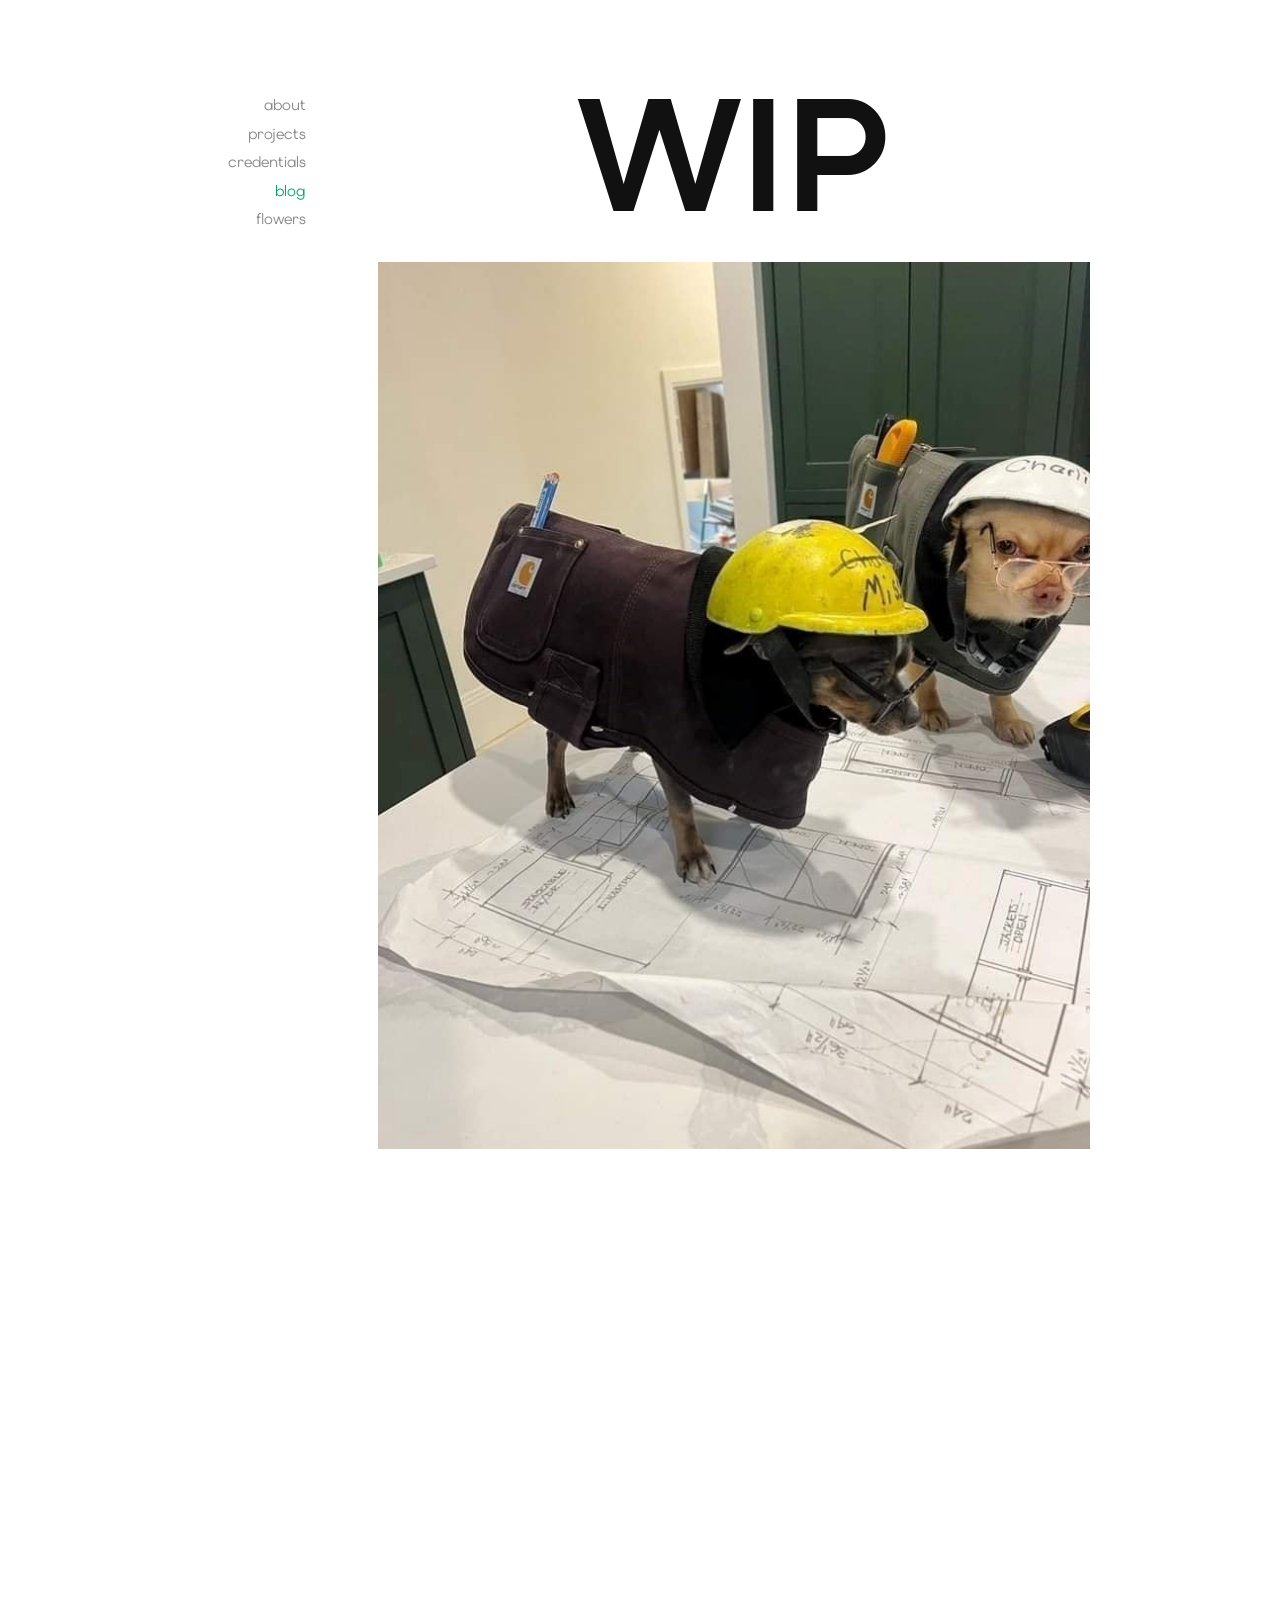
==== blog.html @ f4f75be0 "fourth commit" ====
<!DOCTYPE html>
<html>
    <head>
    <!-- title + favicon -->
    <title> blog</title>
    <link rel="icon" href="assets/favicon.png" type="image/png">
    <!-- meta-->
    <meta charset="UTF-8">
    <meta name="viewport" content="width=device-width, initial-scale=1.0">
    <!-- font-->
    <link rel="preconnect" href="https://fonts.googleapis.com">
    <link rel="preconnect" href="https://fonts.gstatic.com" crossorigin>
    <link href="https://fonts.googleapis.com/css2?family=Elms+Sans:ital,wght@0,100..900;1,100..900&display=swap" rel="stylesheet">
    <link rel="stylesheet" href="style.css">
    </head>

<body>
    <!-- header -->
    <header>
    <!-- navigational bar-->
    <nav>
        <a href="index.html">about</a>
        <a href="projects.html">projects</a>
        <a href="credentials.html">credentials</a>
        <a href="blog.html" class="active">blog</a>
        <a href="flowers.html">flowers</a>
    </nav>
</header>

<main>
    <h1 style="font-size: 10rem; line-height: 0; text-align: center;">WIP</h1>
    <img src="assets/placeholder.png" alt="WIP" style="max-width: 100%; height: auto;">
</main>
</body>
</html>
---- style.css ----
/*GLOBAL VAR*/
:root {
  --bg: #ffffff;
  --text: #111111;
  --muted: #888888;
  --accent: #00a86b;
}

body {
  font-family: "Elms Sans", sans-serif;
  font-optical-sizing: auto;
  font-weight: 400;
  font-style: normal;
  background: var(--bg);
  color: var(--text);
  line-height: 1.25;
  max-width: 900px;
  margin: 0 auto;
  padding: 0 1.5rem;
  display: grid;
  grid-template-columns: 140px 1fr;
  gap: 3rem;
}

/*Nav bar spacing + fix*/
header {
  position: sticky;
  top: 0;
  align-self: start;
  height: 100vh;
  background: var(--bg);
  border-right: 1px solid var(--line);
  padding-top: 3rem;
  /*padding: 1rem 0;
  margin-bottom: 2.5rem;/* test these*/
}

/**/
nav {
  padding-top: 3rem;
  display: flex;
  gap: 0.6rem;
  flex-direction: column;
  align-items: flex-end;
  text-align: right;
  padding-right: 1.5rem;
}

nav a {
  color: var(--muted);
  text-decoration: none;
  font-size: 0.95rem;
  transition: color 0.15s ease;
}

nav a:hover { color: var(--text);
}
nav a.active { color: var(--accent);
}

main {
  padding-top: 3rem;
  padding-bottom: 300rem;
}

/*mobile integration*/
@media (max-width: 640px) {
  body {
    grid-template-columns: 1fr;
    gap: 1rem;
  }
  header {
    position: static;
    height: auto;
    padding-top: 2rem;
    border-right: none;
    border-bottom: 1px solid var(--line);
    padding-bottom: 1rem;
  }
  nav {
    flex-direction: row;
    align-items: flex-start;
    text-align: left;
    gap: 1.25rem;
    padding-right: 0;
  }
  main { padding-top: 1.5rem; }
}

@view-transition {
  navigation: auto;
}

@keyframes fade-out-blur {
  from {
    opacity: 1;
    filter: blur(0px);
  }
  to {
    opacity: 0;
    filter: blur(6px);
  }
}

@keyframes fade-in-blur {
  from {
    opacity: 0;
    filter: blur(6px);
  }
  to {
    opacity: 1;
    filter: blur(0px);
  }
}

::view-transition-old(root) {
  animation: fade-out-blur 0.2s ease-in both;
}

::view-transition-new(root) {
  animation: fade-in-blur 0.3s ease-out both;
}

@media (prefers-reduced-motion: reduce) {
  ::view-transition-old(root),
  ::view-transition-new(root) {
    animation: none;
  }
}

.wavy-text span {
  display: inline-block;
  animation: wave 2s ease-in-out infinite;
}

.wavy-text span:nth-child(1) {animation-delay: 0.1s;}
.wavy-text span:nth-child(2) {animation-delay: 0.2s;}
.wavy-text span:nth-child(3) {animation-delay: 0.3s;}
.wavy-text span:nth-child(4) {animation-delay: 0.4s;}
.wavy-text span:nth-child(5) {animation-delay: 0.5s;}
.wavy-text span:nth-child(6) {animation-delay: 0.6s;}
.wavy-text span:nth-child(7) {animation-delay: 0.7s;}
.wavy-text span:nth-child(8) {animation-delay: 0.8s;}
.wavy-text span:nth-child(9) {animation-delay: 0.9s;}
.wavy-text span:nth-child(10) {animation-delay: 1s;}
.wavy-text span:nth-child(11) {animation-delay: 1.1s;}
.wavy-text span:nth-child(12) {animation-delay: 1.2s;}
.wavy-text span:nth-child(13) {animation-delay: 1.3s;}
.wavy-text span:nth-child(14) {animation-delay: 1.4s;}
.wavy-text span:nth-child(15) {animation-delay: 1.5s;}
.wavy-text span:nth-child(16) {animation-delay: 1.6s;}

@keyframes wave {
  0%, 100% {
    transform: translateY(0);
  }
  50% { transform: translateY(-5px);
  }
}
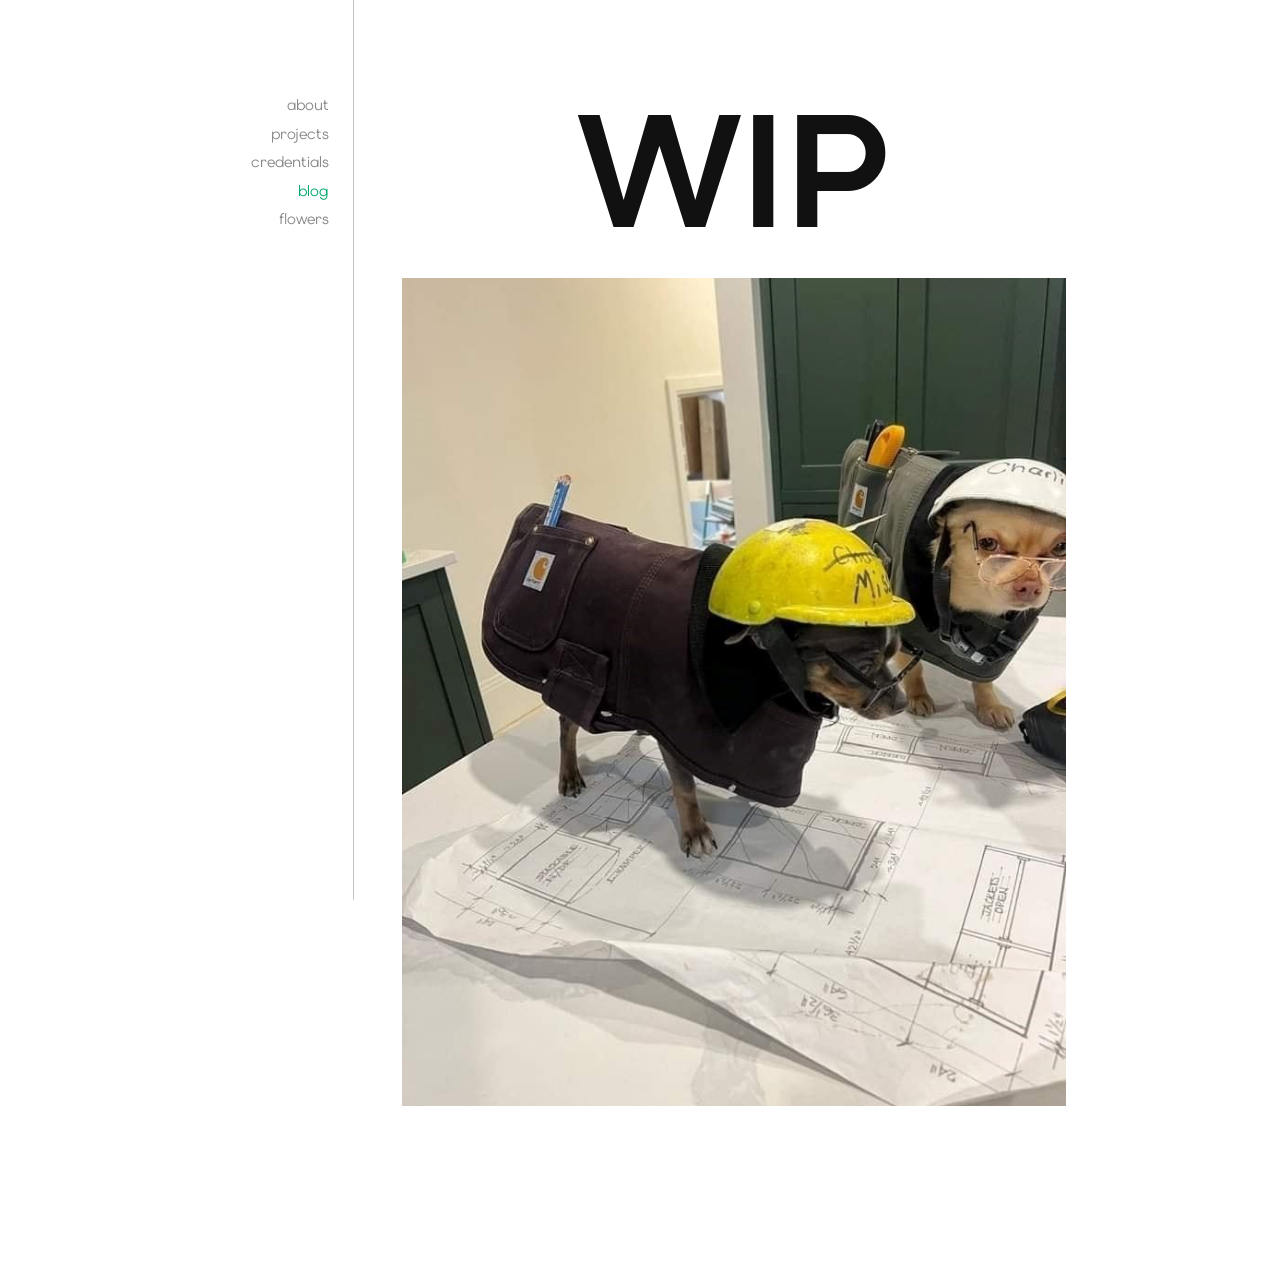
==== commit bf0b31d8: "4.3" ====
--- a/blog.html
+++ b/blog.html
@@ -1,5 +1,5 @@
 <!DOCTYPE html>
-<html>
+<html lang="en">
     <head>
     <!-- title + favicon -->
     <title> blog</title>
--- a/style.css
+++ b/style.css
@@ -4,6 +4,19 @@
   --text: #111111;
   --muted: #888888;
   --accent: #00a86b;
+  --line: #cac2c2;
+}
+
+/*model bug fix*/
+*, *::before, *::after {
+  box-sizing: border-box;
+}
+
+/*mobile friendly flowers page*/
+pre {
+  overflow-x: auto;
+  font-size: clamp(0.45rem, 2.2vw, 0.8rem);
+  line-height: 1.2;
 }
 
 body {
@@ -59,8 +72,8 @@
 }
 
 main {
-  padding-top: 3rem;
-  padding-bottom: 300rem;
+  padding-top: 4rem;
+  padding-bottom: 10rem;
 }
 
 /*mobile integration*/
@@ -133,27 +146,18 @@
   animation: wave 2s ease-in-out infinite;
 }
 
-.wavy-text span:nth-child(1) {animation-delay: 0.1s;}
-.wavy-text span:nth-child(2) {animation-delay: 0.2s;}
-.wavy-text span:nth-child(3) {animation-delay: 0.3s;}
-.wavy-text span:nth-child(4) {animation-delay: 0.4s;}
-.wavy-text span:nth-child(5) {animation-delay: 0.5s;}
-.wavy-text span:nth-child(6) {animation-delay: 0.6s;}
-.wavy-text span:nth-child(7) {animation-delay: 0.7s;}
-.wavy-text span:nth-child(8) {animation-delay: 0.8s;}
-.wavy-text span:nth-child(9) {animation-delay: 0.9s;}
-.wavy-text span:nth-child(10) {animation-delay: 1s;}
-.wavy-text span:nth-child(11) {animation-delay: 1.1s;}
-.wavy-text span:nth-child(12) {animation-delay: 1.2s;}
-.wavy-text span:nth-child(13) {animation-delay: 1.3s;}
-.wavy-text span:nth-child(14) {animation-delay: 1.4s;}
-.wavy-text span:nth-child(15) {animation-delay: 1.5s;}
-.wavy-text span:nth-child(16) {animation-delay: 1.6s;}
+.wavy-text > span {
+  display: inline-block;
+  font-style: italic;
+  animation: wave 2s ease-in-out infinite;
+  animation-delay: calc(var(--i) * 0.1s);
+}
 
 @keyframes wave {
-  0%, 100% {
-    transform: translateY(0);
-  }
-  50% { transform: translateY(-5px);
-  }
+  0%, 100% { transform: translateY(0px); }
+  50%      { transform: translateY(-5px); }
+}
+
+@media (prefers-reduced-motion: reduce) {
+  .wavy-text > span { animation: none; }
 }
